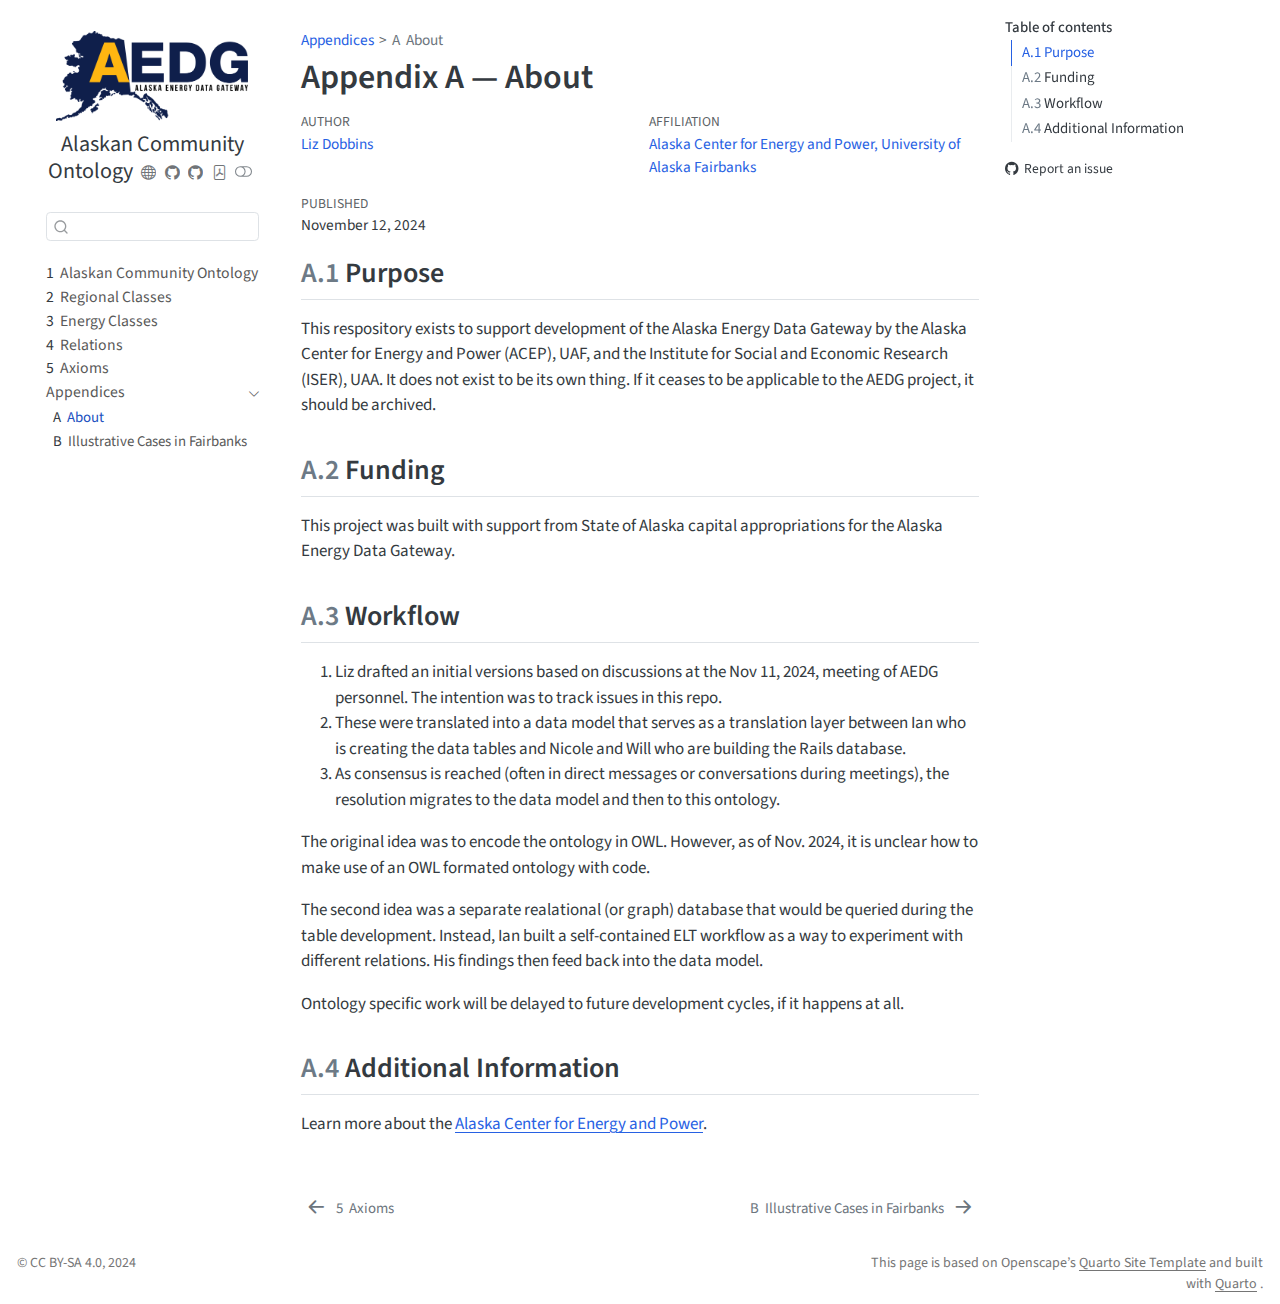
==== about.html @ ea8a3f88 "Built site for gh-pages" ====
<!DOCTYPE html>
<html xmlns="http://www.w3.org/1999/xhtml" lang="en" xml:lang="en"><head>

<meta charset="utf-8">
<meta name="generator" content="quarto-1.6.42">

<meta name="viewport" content="width=device-width, initial-scale=1.0, user-scalable=yes">

<meta name="author" content="Liz Dobbins">
<meta name="dcterms.date" content="2024-11-12">
<meta name="description" content="A vocabulary of entities that describe Alaskan communities, aggregates of communities such as grids and regions, and the relationships between them.">

<title>Appendix A — About – Alaskan Community Ontology</title>
<style>
code{white-space: pre-wrap;}
span.smallcaps{font-variant: small-caps;}
div.columns{display: flex; gap: min(4vw, 1.5em);}
div.column{flex: auto; overflow-x: auto;}
div.hanging-indent{margin-left: 1.5em; text-indent: -1.5em;}
ul.task-list{list-style: none;}
ul.task-list li input[type="checkbox"] {
  width: 0.8em;
  margin: 0 0.8em 0.2em -1em; /* quarto-specific, see https://github.com/quarto-dev/quarto-cli/issues/4556 */ 
  vertical-align: middle;
}
</style>


<script src="site_libs/quarto-nav/quarto-nav.js"></script>
<script src="site_libs/clipboard/clipboard.min.js"></script>
<script src="site_libs/quarto-search/autocomplete.umd.js"></script>
<script src="site_libs/quarto-search/fuse.min.js"></script>
<script src="site_libs/quarto-search/quarto-search.js"></script>
<meta name="quarto:offset" content="./">
<link href="./fairbanks_oddities.html" rel="next">
<link href="./axioms.html" rel="prev">
<script src="site_libs/quarto-html/quarto.js"></script>
<script src="site_libs/quarto-html/popper.min.js"></script>
<script src="site_libs/quarto-html/tippy.umd.min.js"></script>
<script src="site_libs/quarto-html/anchor.min.js"></script>
<link href="site_libs/quarto-html/tippy.css" rel="stylesheet">
<link href="site_libs/quarto-html/quarto-syntax-highlighting-2f5df379a58b258e96c21c0638c20c03.css" rel="stylesheet" class="quarto-color-scheme" id="quarto-text-highlighting-styles">
<link href="site_libs/quarto-html/quarto-syntax-highlighting-dark-b53751a350365c71b6c909e95f209ed1.css" rel="prefetch" class="quarto-color-scheme quarto-color-alternate" id="quarto-text-highlighting-styles">
<script src="site_libs/bootstrap/bootstrap.min.js"></script>
<link href="site_libs/bootstrap/bootstrap-icons.css" rel="stylesheet">
<link href="site_libs/bootstrap/bootstrap-2008943420c5dbd7e3c50244528f3553.min.css" rel="stylesheet" append-hash="true" class="quarto-color-scheme" id="quarto-bootstrap" data-mode="light">
<link href="site_libs/bootstrap/bootstrap-dark-11b7c2079bad66b98be7b7d30bc73686.min.css" rel="prefetch" append-hash="true" class="quarto-color-scheme quarto-color-alternate" id="quarto-bootstrap" data-mode="light">
<script id="quarto-search-options" type="application/json">{
  "location": "sidebar",
  "copy-button": false,
  "collapse-after": 3,
  "panel-placement": "start",
  "type": "textbox",
  "limit": 50,
  "keyboard-shortcut": [
    "f",
    "/",
    "s"
  ],
  "show-item-context": false,
  "language": {
    "search-no-results-text": "No results",
    "search-matching-documents-text": "matching documents",
    "search-copy-link-title": "Copy link to search",
    "search-hide-matches-text": "Hide additional matches",
    "search-more-match-text": "more match in this document",
    "search-more-matches-text": "more matches in this document",
    "search-clear-button-title": "Clear",
    "search-text-placeholder": "",
    "search-detached-cancel-button-title": "Cancel",
    "search-submit-button-title": "Submit",
    "search-label": "Search"
  }
}</script>


<link rel="stylesheet" href="styles.css">
</head>

<body class="nav-sidebar floating">

<div id="quarto-search-results"></div>
  <header id="quarto-header" class="headroom fixed-top">
  <nav class="quarto-secondary-nav">
    <div class="container-fluid d-flex">
      <button type="button" class="quarto-btn-toggle btn" data-bs-toggle="collapse" role="button" data-bs-target=".quarto-sidebar-collapse-item" aria-controls="quarto-sidebar" aria-expanded="false" aria-label="Toggle sidebar navigation" onclick="if (window.quartoToggleHeadroom) { window.quartoToggleHeadroom(); }">
        <i class="bi bi-layout-text-sidebar-reverse"></i>
      </button>
        <nav class="quarto-page-breadcrumbs" aria-label="breadcrumb"><ol class="breadcrumb"><li class="breadcrumb-item"><a href="./about.html">Appendices</a></li><li class="breadcrumb-item"><a href="./about.html"><span class="chapter-number">A</span>&nbsp; <span class="chapter-title">About</span></a></li></ol></nav>
        <a class="flex-grow-1" role="navigation" data-bs-toggle="collapse" data-bs-target=".quarto-sidebar-collapse-item" aria-controls="quarto-sidebar" aria-expanded="false" aria-label="Toggle sidebar navigation" onclick="if (window.quartoToggleHeadroom) { window.quartoToggleHeadroom(); }">      
        </a>
      <button type="button" class="btn quarto-search-button" aria-label="Search" onclick="window.quartoOpenSearch();">
        <i class="bi bi-search"></i>
      </button>
    </div>
  </nav>
</header>
<!-- content -->
<div id="quarto-content" class="quarto-container page-columns page-rows-contents page-layout-article">
<!-- sidebar -->
  <nav id="quarto-sidebar" class="sidebar collapse collapse-horizontal quarto-sidebar-collapse-item sidebar-navigation floating overflow-auto">
    <div class="pt-lg-2 mt-2 text-center sidebar-header sidebar-header-stacked">
      <a href="./index.html" class="sidebar-logo-link">
      <img src="./images/aedg_logo_color_300ppi.png" alt="" class="sidebar-logo py-0 d-lg-inline d-none">
      </a>
    <div class="sidebar-title mb-0 py-0">
      <a href="./">Alaskan Community Ontology</a> 
        <div class="sidebar-tools-main tools-wide">
    <a href="https://cookiecutter.readthedocs.io/en/stable/" title="Cookiecutter Project Templates" class="quarto-navigation-tool px-1" aria-label="Cookiecutter Project Templates"><i class="bi bi-globe"></i></a>
    <a href="https://github.com/eldobbins" title="Liz Dobbins's GitHub" class="quarto-navigation-tool px-1" aria-label="Liz Dobbins's GitHub"><i class="bi bi-github"></i></a>
    <a href="https://github.com/eldobbins/alaska-community-ontology" title="Source Code" class="quarto-navigation-tool px-1" aria-label="Source Code"><i class="bi bi-github"></i></a>
    <a href="./Alaskan-Community-Ontology.pdf" title="Download PDF" class="quarto-navigation-tool px-1" aria-label="Download PDF"><i class="bi bi-file-pdf"></i></a>
  <a href="" class="quarto-color-scheme-toggle quarto-navigation-tool  px-1" onclick="window.quartoToggleColorScheme(); return false;" title="Toggle dark mode"><i class="bi"></i></a>
</div>
    </div>
      </div>
        <div class="mt-2 flex-shrink-0 align-items-center">
        <div class="sidebar-search">
        <div id="quarto-search" class="" title="Search"></div>
        </div>
        </div>
    <div class="sidebar-menu-container"> 
    <ul class="list-unstyled mt-1">
        <li class="sidebar-item">
  <div class="sidebar-item-container"> 
  <a href="./index.html" class="sidebar-item-text sidebar-link">
 <span class="menu-text"><span class="chapter-number">1</span>&nbsp; <span class="chapter-title">Alaskan Community Ontology</span></span></a>
  </div>
</li>
        <li class="sidebar-item">
  <div class="sidebar-item-container"> 
  <a href="./community_classes.html" class="sidebar-item-text sidebar-link">
 <span class="menu-text"><span class="chapter-number">2</span>&nbsp; <span class="chapter-title">Regional Classes</span></span></a>
  </div>
</li>
        <li class="sidebar-item">
  <div class="sidebar-item-container"> 
  <a href="./energy_classes.html" class="sidebar-item-text sidebar-link">
 <span class="menu-text"><span class="chapter-number">3</span>&nbsp; <span class="chapter-title">Energy Classes</span></span></a>
  </div>
</li>
        <li class="sidebar-item">
  <div class="sidebar-item-container"> 
  <a href="./relations.html" class="sidebar-item-text sidebar-link">
 <span class="menu-text"><span class="chapter-number">4</span>&nbsp; <span class="chapter-title">Relations</span></span></a>
  </div>
</li>
        <li class="sidebar-item">
  <div class="sidebar-item-container"> 
  <a href="./axioms.html" class="sidebar-item-text sidebar-link">
 <span class="menu-text"><span class="chapter-number">5</span>&nbsp; <span class="chapter-title">Axioms</span></span></a>
  </div>
</li>
        <li class="sidebar-item sidebar-item-section">
      <div class="sidebar-item-container"> 
            <a class="sidebar-item-text sidebar-link text-start" data-bs-toggle="collapse" data-bs-target="#quarto-sidebar-section-1" role="navigation" aria-expanded="true">
 <span class="menu-text">Appendices</span></a>
          <a class="sidebar-item-toggle text-start" data-bs-toggle="collapse" data-bs-target="#quarto-sidebar-section-1" role="navigation" aria-expanded="true" aria-label="Toggle section">
            <i class="bi bi-chevron-right ms-2"></i>
          </a> 
      </div>
      <ul id="quarto-sidebar-section-1" class="collapse list-unstyled sidebar-section depth1 show">  
          <li class="sidebar-item">
  <div class="sidebar-item-container"> 
  <a href="./about.html" class="sidebar-item-text sidebar-link active">
 <span class="menu-text"><span class="chapter-number">A</span>&nbsp; <span class="chapter-title">About</span></span></a>
  </div>
</li>
          <li class="sidebar-item">
  <div class="sidebar-item-container"> 
  <a href="./fairbanks_oddities.html" class="sidebar-item-text sidebar-link">
 <span class="menu-text"><span class="chapter-number">B</span>&nbsp; <span class="chapter-title">Illustrative Cases in Fairbanks</span></span></a>
  </div>
</li>
      </ul>
  </li>
    </ul>
    </div>
</nav>
<div id="quarto-sidebar-glass" class="quarto-sidebar-collapse-item" data-bs-toggle="collapse" data-bs-target=".quarto-sidebar-collapse-item"></div>
<!-- margin-sidebar -->
    <div id="quarto-margin-sidebar" class="sidebar margin-sidebar">
        <nav id="TOC" role="doc-toc" class="toc-active">
    <h2 id="toc-title">Table of contents</h2>
   
  <ul>
  <li><a href="#purpose" id="toc-purpose" class="nav-link active" data-scroll-target="#purpose"><span class="header-section-number">A.1</span> Purpose</a></li>
  <li><a href="#funding" id="toc-funding" class="nav-link" data-scroll-target="#funding"><span class="header-section-number">A.2</span> Funding</a></li>
  <li><a href="#workflow" id="toc-workflow" class="nav-link" data-scroll-target="#workflow"><span class="header-section-number">A.3</span> Workflow</a></li>
  <li><a href="#additional-information" id="toc-additional-information" class="nav-link" data-scroll-target="#additional-information"><span class="header-section-number">A.4</span> Additional Information</a></li>
  </ul>
<div class="toc-actions"><ul><li><a href="https://github.com/eldobbins/alaska-community-ontology/issues/new" class="toc-action"><i class="bi bi-github"></i>Report an issue</a></li></ul></div></nav>
    </div>
<!-- main -->
<main class="content" id="quarto-document-content">

<header id="title-block-header" class="quarto-title-block default"><nav class="quarto-page-breadcrumbs quarto-title-breadcrumbs d-none d-lg-block" aria-label="breadcrumb"><ol class="breadcrumb"><li class="breadcrumb-item"><a href="./about.html">Appendices</a></li><li class="breadcrumb-item"><a href="./about.html"><span class="chapter-number">A</span>&nbsp; <span class="chapter-title">About</span></a></li></ol></nav>
<div class="quarto-title">
<h1 class="title">Appendix A — About</h1>
</div>


<div class="quarto-title-meta-author">
  <div class="quarto-title-meta-heading">Author</div>
  <div class="quarto-title-meta-heading">Affiliation</div>
  
    <div class="quarto-title-meta-contents">
    <p class="author"><a href="https://github.com/eldobbins">Liz Dobbins</a> </p>
  </div>
  <div class="quarto-title-meta-contents">
        <p class="affiliation">
            <a href="https://www.uaf.edu/acep">
            Alaska Center for Energy and Power, University of Alaska Fairbanks
            </a>
          </p>
      </div>
  </div>

<div class="quarto-title-meta">

      
    <div>
    <div class="quarto-title-meta-heading">Published</div>
    <div class="quarto-title-meta-contents">
      <p class="date">November 12, 2024</p>
    </div>
  </div>
  
    
  </div>
  


</header>


<section id="purpose" class="level2" data-number="A.1">
<h2 data-number="A.1" class="anchored" data-anchor-id="purpose"><span class="header-section-number">A.1</span> Purpose</h2>
<p>This respository exists to support development of the Alaska Energy Data Gateway by the Alaska Center for Energy and Power (ACEP), UAF, and the Institute for Social and Economic Research (ISER), UAA. It does not exist to be its own thing. If it ceases to be applicable to the AEDG project, it should be archived.</p>
</section>
<section id="funding" class="level2" data-number="A.2">
<h2 data-number="A.2" class="anchored" data-anchor-id="funding"><span class="header-section-number">A.2</span> Funding</h2>
<p>This project was built with support from State of Alaska capital appropriations for the Alaska Energy Data Gateway.</p>
</section>
<section id="workflow" class="level2" data-number="A.3">
<h2 data-number="A.3" class="anchored" data-anchor-id="workflow"><span class="header-section-number">A.3</span> Workflow</h2>
<ol type="1">
<li>Liz drafted an initial versions based on discussions at the Nov 11, 2024, meeting of AEDG personnel. The intention was to track issues in this repo.</li>
<li>These were translated into a data model that serves as a translation layer between Ian who is creating the data tables and Nicole and Will who are building the Rails database.</li>
<li>As consensus is reached (often in direct messages or conversations during meetings), the resolution migrates to the data model and then to this ontology.</li>
</ol>
<p>The original idea was to encode the ontology in OWL. However, as of Nov.&nbsp;2024, it is unclear how to make use of an OWL formated ontology with code.</p>
<p>The second idea was a separate realational (or graph) database that would be queried during the table development. Instead, Ian built a self-contained ELT workflow as a way to experiment with different relations. His findings then feed back into the data model.</p>
<p>Ontology specific work will be delayed to future development cycles, if it happens at all.</p>
</section>
<section id="additional-information" class="level2" data-number="A.4">
<h2 data-number="A.4" class="anchored" data-anchor-id="additional-information"><span class="header-section-number">A.4</span> Additional Information</h2>
<p>Learn more about the <a href="https://www.uaf.edu/acep/about/index.php">Alaska Center for Energy and Power</a>.</p>


</section>

</main> <!-- /main -->
<script id="quarto-html-after-body" type="application/javascript">
window.document.addEventListener("DOMContentLoaded", function (event) {
  const toggleBodyColorMode = (bsSheetEl) => {
    const mode = bsSheetEl.getAttribute("data-mode");
    const bodyEl = window.document.querySelector("body");
    if (mode === "dark") {
      bodyEl.classList.add("quarto-dark");
      bodyEl.classList.remove("quarto-light");
    } else {
      bodyEl.classList.add("quarto-light");
      bodyEl.classList.remove("quarto-dark");
    }
  }
  const toggleBodyColorPrimary = () => {
    const bsSheetEl = window.document.querySelector("link#quarto-bootstrap");
    if (bsSheetEl) {
      toggleBodyColorMode(bsSheetEl);
    }
  }
  toggleBodyColorPrimary();  
  const disableStylesheet = (stylesheets) => {
    for (let i=0; i < stylesheets.length; i++) {
      const stylesheet = stylesheets[i];
      stylesheet.rel = 'prefetch';
    }
  }
  const enableStylesheet = (stylesheets) => {
    for (let i=0; i < stylesheets.length; i++) {
      const stylesheet = stylesheets[i];
      stylesheet.rel = 'stylesheet';
    }
  }
  const manageTransitions = (selector, allowTransitions) => {
    const els = window.document.querySelectorAll(selector);
    for (let i=0; i < els.length; i++) {
      const el = els[i];
      if (allowTransitions) {
        el.classList.remove('notransition');
      } else {
        el.classList.add('notransition');
      }
    }
  }
  const toggleGiscusIfUsed = (isAlternate, darkModeDefault) => {
    const baseTheme = document.querySelector('#giscus-base-theme')?.value ?? 'light';
    const alternateTheme = document.querySelector('#giscus-alt-theme')?.value ?? 'dark';
    let newTheme = '';
    if(darkModeDefault) {
      newTheme = isAlternate ? baseTheme : alternateTheme;
    } else {
      newTheme = isAlternate ? alternateTheme : baseTheme;
    }
    const changeGiscusTheme = () => {
      // From: https://github.com/giscus/giscus/issues/336
      const sendMessage = (message) => {
        const iframe = document.querySelector('iframe.giscus-frame');
        if (!iframe) return;
        iframe.contentWindow.postMessage({ giscus: message }, 'https://giscus.app');
      }
      sendMessage({
        setConfig: {
          theme: newTheme
        }
      });
    }
    const isGiscussLoaded = window.document.querySelector('iframe.giscus-frame') !== null;
    if (isGiscussLoaded) {
      changeGiscusTheme();
    }
  }
  const toggleColorMode = (alternate) => {
    // Switch the stylesheets
    const alternateStylesheets = window.document.querySelectorAll('link.quarto-color-scheme.quarto-color-alternate');
    manageTransitions('#quarto-margin-sidebar .nav-link', false);
    if (alternate) {
      enableStylesheet(alternateStylesheets);
      for (const sheetNode of alternateStylesheets) {
        if (sheetNode.id === "quarto-bootstrap") {
          toggleBodyColorMode(sheetNode);
        }
      }
    } else {
      disableStylesheet(alternateStylesheets);
      toggleBodyColorPrimary();
    }
    manageTransitions('#quarto-margin-sidebar .nav-link', true);
    // Switch the toggles
    const toggles = window.document.querySelectorAll('.quarto-color-scheme-toggle');
    for (let i=0; i < toggles.length; i++) {
      const toggle = toggles[i];
      if (toggle) {
        if (alternate) {
          toggle.classList.add("alternate");     
        } else {
          toggle.classList.remove("alternate");
        }
      }
    }
    // Hack to workaround the fact that safari doesn't
    // properly recolor the scrollbar when toggling (#1455)
    if (navigator.userAgent.indexOf('Safari') > 0 && navigator.userAgent.indexOf('Chrome') == -1) {
      manageTransitions("body", false);
      window.scrollTo(0, 1);
      setTimeout(() => {
        window.scrollTo(0, 0);
        manageTransitions("body", true);
      }, 40);  
    }
  }
  const isFileUrl = () => { 
    return window.location.protocol === 'file:';
  }
  const hasAlternateSentinel = () => {  
    let styleSentinel = getColorSchemeSentinel();
    if (styleSentinel !== null) {
      return styleSentinel === "alternate";
    } else {
      return false;
    }
  }
  const setStyleSentinel = (alternate) => {
    const value = alternate ? "alternate" : "default";
    if (!isFileUrl()) {
      window.localStorage.setItem("quarto-color-scheme", value);
    } else {
      localAlternateSentinel = value;
    }
  }
  const getColorSchemeSentinel = () => {
    if (!isFileUrl()) {
      const storageValue = window.localStorage.getItem("quarto-color-scheme");
      return storageValue != null ? storageValue : localAlternateSentinel;
    } else {
      return localAlternateSentinel;
    }
  }
  const darkModeDefault = false;
  let localAlternateSentinel = darkModeDefault ? 'alternate' : 'default';
  // Dark / light mode switch
  window.quartoToggleColorScheme = () => {
    // Read the current dark / light value 
    let toAlternate = !hasAlternateSentinel();
    toggleColorMode(toAlternate);
    setStyleSentinel(toAlternate);
    toggleGiscusIfUsed(toAlternate, darkModeDefault);
  };
  // Ensure there is a toggle, if there isn't float one in the top right
  if (window.document.querySelector('.quarto-color-scheme-toggle') === null) {
    const a = window.document.createElement('a');
    a.classList.add('top-right');
    a.classList.add('quarto-color-scheme-toggle');
    a.href = "";
    a.onclick = function() { try { window.quartoToggleColorScheme(); } catch {} return false; };
    const i = window.document.createElement("i");
    i.classList.add('bi');
    a.appendChild(i);
    window.document.body.appendChild(a);
  }
  // Switch to dark mode if need be
  if (hasAlternateSentinel()) {
    toggleColorMode(true);
  } else {
    toggleColorMode(false);
  }
  const icon = "";
  const anchorJS = new window.AnchorJS();
  anchorJS.options = {
    placement: 'right',
    icon: icon
  };
  anchorJS.add('.anchored');
  const isCodeAnnotation = (el) => {
    for (const clz of el.classList) {
      if (clz.startsWith('code-annotation-')) {                     
        return true;
      }
    }
    return false;
  }
  const onCopySuccess = function(e) {
    // button target
    const button = e.trigger;
    // don't keep focus
    button.blur();
    // flash "checked"
    button.classList.add('code-copy-button-checked');
    var currentTitle = button.getAttribute("title");
    button.setAttribute("title", "Copied!");
    let tooltip;
    if (window.bootstrap) {
      button.setAttribute("data-bs-toggle", "tooltip");
      button.setAttribute("data-bs-placement", "left");
      button.setAttribute("data-bs-title", "Copied!");
      tooltip = new bootstrap.Tooltip(button, 
        { trigger: "manual", 
          customClass: "code-copy-button-tooltip",
          offset: [0, -8]});
      tooltip.show();    
    }
    setTimeout(function() {
      if (tooltip) {
        tooltip.hide();
        button.removeAttribute("data-bs-title");
        button.removeAttribute("data-bs-toggle");
        button.removeAttribute("data-bs-placement");
      }
      button.setAttribute("title", currentTitle);
      button.classList.remove('code-copy-button-checked');
    }, 1000);
    // clear code selection
    e.clearSelection();
  }
  const getTextToCopy = function(trigger) {
      const codeEl = trigger.previousElementSibling.cloneNode(true);
      for (const childEl of codeEl.children) {
        if (isCodeAnnotation(childEl)) {
          childEl.remove();
        }
      }
      return codeEl.innerText;
  }
  const clipboard = new window.ClipboardJS('.code-copy-button:not([data-in-quarto-modal])', {
    text: getTextToCopy
  });
  clipboard.on('success', onCopySuccess);
  if (window.document.getElementById('quarto-embedded-source-code-modal')) {
    const clipboardModal = new window.ClipboardJS('.code-copy-button[data-in-quarto-modal]', {
      text: getTextToCopy,
      container: window.document.getElementById('quarto-embedded-source-code-modal')
    });
    clipboardModal.on('success', onCopySuccess);
  }
    var localhostRegex = new RegExp(/^(?:http|https):\/\/localhost\:?[0-9]*\//);
    var mailtoRegex = new RegExp(/^mailto:/);
      var filterRegex = new RegExp('/' + window.location.host + '/');
    var isInternal = (href) => {
        return filterRegex.test(href) || localhostRegex.test(href) || mailtoRegex.test(href);
    }
    // Inspect non-navigation links and adorn them if external
 	var links = window.document.querySelectorAll('a[href]:not(.nav-link):not(.navbar-brand):not(.toc-action):not(.sidebar-link):not(.sidebar-item-toggle):not(.pagination-link):not(.no-external):not([aria-hidden]):not(.dropdown-item):not(.quarto-navigation-tool):not(.about-link)');
    for (var i=0; i<links.length; i++) {
      const link = links[i];
      if (!isInternal(link.href)) {
        // undo the damage that might have been done by quarto-nav.js in the case of
        // links that we want to consider external
        if (link.dataset.originalHref !== undefined) {
          link.href = link.dataset.originalHref;
        }
      }
    }
  function tippyHover(el, contentFn, onTriggerFn, onUntriggerFn) {
    const config = {
      allowHTML: true,
      maxWidth: 500,
      delay: 100,
      arrow: false,
      appendTo: function(el) {
          return el.parentElement;
      },
      interactive: true,
      interactiveBorder: 10,
      theme: 'quarto',
      placement: 'bottom-start',
    };
    if (contentFn) {
      config.content = contentFn;
    }
    if (onTriggerFn) {
      config.onTrigger = onTriggerFn;
    }
    if (onUntriggerFn) {
      config.onUntrigger = onUntriggerFn;
    }
    window.tippy(el, config); 
  }
  const noterefs = window.document.querySelectorAll('a[role="doc-noteref"]');
  for (var i=0; i<noterefs.length; i++) {
    const ref = noterefs[i];
    tippyHover(ref, function() {
      // use id or data attribute instead here
      let href = ref.getAttribute('data-footnote-href') || ref.getAttribute('href');
      try { href = new URL(href).hash; } catch {}
      const id = href.replace(/^#\/?/, "");
      const note = window.document.getElementById(id);
      if (note) {
        return note.innerHTML;
      } else {
        return "";
      }
    });
  }
  const xrefs = window.document.querySelectorAll('a.quarto-xref');
  const processXRef = (id, note) => {
    // Strip column container classes
    const stripColumnClz = (el) => {
      el.classList.remove("page-full", "page-columns");
      if (el.children) {
        for (const child of el.children) {
          stripColumnClz(child);
        }
      }
    }
    stripColumnClz(note)
    if (id === null || id.startsWith('sec-')) {
      // Special case sections, only their first couple elements
      const container = document.createElement("div");
      if (note.children && note.children.length > 2) {
        container.appendChild(note.children[0].cloneNode(true));
        for (let i = 1; i < note.children.length; i++) {
          const child = note.children[i];
          if (child.tagName === "P" && child.innerText === "") {
            continue;
          } else {
            container.appendChild(child.cloneNode(true));
            break;
          }
        }
        if (window.Quarto?.typesetMath) {
          window.Quarto.typesetMath(container);
        }
        return container.innerHTML
      } else {
        if (window.Quarto?.typesetMath) {
          window.Quarto.typesetMath(note);
        }
        return note.innerHTML;
      }
    } else {
      // Remove any anchor links if they are present
      const anchorLink = note.querySelector('a.anchorjs-link');
      if (anchorLink) {
        anchorLink.remove();
      }
      if (window.Quarto?.typesetMath) {
        window.Quarto.typesetMath(note);
      }
      if (note.classList.contains("callout")) {
        return note.outerHTML;
      } else {
        return note.innerHTML;
      }
    }
  }
  for (var i=0; i<xrefs.length; i++) {
    const xref = xrefs[i];
    tippyHover(xref, undefined, function(instance) {
      instance.disable();
      let url = xref.getAttribute('href');
      let hash = undefined; 
      if (url.startsWith('#')) {
        hash = url;
      } else {
        try { hash = new URL(url).hash; } catch {}
      }
      if (hash) {
        const id = hash.replace(/^#\/?/, "");
        const note = window.document.getElementById(id);
        if (note !== null) {
          try {
            const html = processXRef(id, note.cloneNode(true));
            instance.setContent(html);
          } finally {
            instance.enable();
            instance.show();
          }
        } else {
          // See if we can fetch this
          fetch(url.split('#')[0])
          .then(res => res.text())
          .then(html => {
            const parser = new DOMParser();
            const htmlDoc = parser.parseFromString(html, "text/html");
            const note = htmlDoc.getElementById(id);
            if (note !== null) {
              const html = processXRef(id, note);
              instance.setContent(html);
            } 
          }).finally(() => {
            instance.enable();
            instance.show();
          });
        }
      } else {
        // See if we can fetch a full url (with no hash to target)
        // This is a special case and we should probably do some content thinning / targeting
        fetch(url)
        .then(res => res.text())
        .then(html => {
          const parser = new DOMParser();
          const htmlDoc = parser.parseFromString(html, "text/html");
          const note = htmlDoc.querySelector('main.content');
          if (note !== null) {
            // This should only happen for chapter cross references
            // (since there is no id in the URL)
            // remove the first header
            if (note.children.length > 0 && note.children[0].tagName === "HEADER") {
              note.children[0].remove();
            }
            const html = processXRef(null, note);
            instance.setContent(html);
          } 
        }).finally(() => {
          instance.enable();
          instance.show();
        });
      }
    }, function(instance) {
    });
  }
      let selectedAnnoteEl;
      const selectorForAnnotation = ( cell, annotation) => {
        let cellAttr = 'data-code-cell="' + cell + '"';
        let lineAttr = 'data-code-annotation="' +  annotation + '"';
        const selector = 'span[' + cellAttr + '][' + lineAttr + ']';
        return selector;
      }
      const selectCodeLines = (annoteEl) => {
        const doc = window.document;
        const targetCell = annoteEl.getAttribute("data-target-cell");
        const targetAnnotation = annoteEl.getAttribute("data-target-annotation");
        const annoteSpan = window.document.querySelector(selectorForAnnotation(targetCell, targetAnnotation));
        const lines = annoteSpan.getAttribute("data-code-lines").split(",");
        const lineIds = lines.map((line) => {
          return targetCell + "-" + line;
        })
        let top = null;
        let height = null;
        let parent = null;
        if (lineIds.length > 0) {
            //compute the position of the single el (top and bottom and make a div)
            const el = window.document.getElementById(lineIds[0]);
            top = el.offsetTop;
            height = el.offsetHeight;
            parent = el.parentElement.parentElement;
          if (lineIds.length > 1) {
            const lastEl = window.document.getElementById(lineIds[lineIds.length - 1]);
            const bottom = lastEl.offsetTop + lastEl.offsetHeight;
            height = bottom - top;
          }
          if (top !== null && height !== null && parent !== null) {
            // cook up a div (if necessary) and position it 
            let div = window.document.getElementById("code-annotation-line-highlight");
            if (div === null) {
              div = window.document.createElement("div");
              div.setAttribute("id", "code-annotation-line-highlight");
              div.style.position = 'absolute';
              parent.appendChild(div);
            }
            div.style.top = top - 2 + "px";
            div.style.height = height + 4 + "px";
            div.style.left = 0;
            let gutterDiv = window.document.getElementById("code-annotation-line-highlight-gutter");
            if (gutterDiv === null) {
              gutterDiv = window.document.createElement("div");
              gutterDiv.setAttribute("id", "code-annotation-line-highlight-gutter");
              gutterDiv.style.position = 'absolute';
              const codeCell = window.document.getElementById(targetCell);
              const gutter = codeCell.querySelector('.code-annotation-gutter');
              gutter.appendChild(gutterDiv);
            }
            gutterDiv.style.top = top - 2 + "px";
            gutterDiv.style.height = height + 4 + "px";
          }
          selectedAnnoteEl = annoteEl;
        }
      };
      const unselectCodeLines = () => {
        const elementsIds = ["code-annotation-line-highlight", "code-annotation-line-highlight-gutter"];
        elementsIds.forEach((elId) => {
          const div = window.document.getElementById(elId);
          if (div) {
            div.remove();
          }
        });
        selectedAnnoteEl = undefined;
      };
        // Handle positioning of the toggle
    window.addEventListener(
      "resize",
      throttle(() => {
        elRect = undefined;
        if (selectedAnnoteEl) {
          selectCodeLines(selectedAnnoteEl);
        }
      }, 10)
    );
    function throttle(fn, ms) {
    let throttle = false;
    let timer;
      return (...args) => {
        if(!throttle) { // first call gets through
            fn.apply(this, args);
            throttle = true;
        } else { // all the others get throttled
            if(timer) clearTimeout(timer); // cancel #2
            timer = setTimeout(() => {
              fn.apply(this, args);
              timer = throttle = false;
            }, ms);
        }
      };
    }
      // Attach click handler to the DT
      const annoteDls = window.document.querySelectorAll('dt[data-target-cell]');
      for (const annoteDlNode of annoteDls) {
        annoteDlNode.addEventListener('click', (event) => {
          const clickedEl = event.target;
          if (clickedEl !== selectedAnnoteEl) {
            unselectCodeLines();
            const activeEl = window.document.querySelector('dt[data-target-cell].code-annotation-active');
            if (activeEl) {
              activeEl.classList.remove('code-annotation-active');
            }
            selectCodeLines(clickedEl);
            clickedEl.classList.add('code-annotation-active');
          } else {
            // Unselect the line
            unselectCodeLines();
            clickedEl.classList.remove('code-annotation-active');
          }
        });
      }
  const findCites = (el) => {
    const parentEl = el.parentElement;
    if (parentEl) {
      const cites = parentEl.dataset.cites;
      if (cites) {
        return {
          el,
          cites: cites.split(' ')
        };
      } else {
        return findCites(el.parentElement)
      }
    } else {
      return undefined;
    }
  };
  var bibliorefs = window.document.querySelectorAll('a[role="doc-biblioref"]');
  for (var i=0; i<bibliorefs.length; i++) {
    const ref = bibliorefs[i];
    const citeInfo = findCites(ref);
    if (citeInfo) {
      tippyHover(citeInfo.el, function() {
        var popup = window.document.createElement('div');
        citeInfo.cites.forEach(function(cite) {
          var citeDiv = window.document.createElement('div');
          citeDiv.classList.add('hanging-indent');
          citeDiv.classList.add('csl-entry');
          var biblioDiv = window.document.getElementById('ref-' + cite);
          if (biblioDiv) {
            citeDiv.innerHTML = biblioDiv.innerHTML;
          }
          popup.appendChild(citeDiv);
        });
        return popup.innerHTML;
      });
    }
  }
});
</script>
<nav class="page-navigation">
  <div class="nav-page nav-page-previous">
      <a href="./axioms.html" class="pagination-link" aria-label="Axioms">
        <i class="bi bi-arrow-left-short"></i> <span class="nav-page-text"><span class="chapter-number">5</span>&nbsp; <span class="chapter-title">Axioms</span></span>
      </a>          
  </div>
  <div class="nav-page nav-page-next">
      <a href="./fairbanks_oddities.html" class="pagination-link" aria-label="Illustrative Cases in Fairbanks">
        <span class="nav-page-text"><span class="chapter-number">B</span>&nbsp; <span class="chapter-title">Illustrative Cases in Fairbanks</span></span> <i class="bi bi-arrow-right-short"></i>
      </a>
  </div>
</nav>
</div> <!-- /content -->
<footer class="footer">
  <div class="nav-footer">
    <div class="nav-footer-left">
<p>© CC BY-SA 4.0, 2024</p>
</div>   
    <div class="nav-footer-center">
      &nbsp;
    <div class="toc-actions d-sm-block d-md-none"><ul><li><a href="https://github.com/eldobbins/alaska-community-ontology/issues/new" class="toc-action"><i class="bi bi-github"></i>Report an issue</a></li></ul></div></div>
    <div class="nav-footer-right">
<p>This page is based on Openscape’s <a href="https://github.com/Openscapes/quarto-website-tutorial">Quarto Site Template</a> and built with <a href="https://quarto.org/">Quarto</a> .</p>
</div>
  </div>
</footer>




</body></html>
---- site_libs/quarto-html/tippy.css ----
.tippy-box[data-animation=fade][data-state=hidden]{opacity:0}[data-tippy-root]{max-width:calc(100vw - 10px)}.tippy-box{position:relative;background-color:#333;color:#fff;border-radius:4px;font-size:14px;line-height:1.4;white-space:normal;outline:0;transition-property:transform,visibility,opacity}.tippy-box[data-placement^=top]>.tippy-arrow{bottom:0}.tippy-box[data-placement^=top]>.tippy-arrow:before{bottom:-7px;left:0;border-width:8px 8px 0;border-top-color:initial;transform-origin:center top}.tippy-box[data-placement^=bottom]>.tippy-arrow{top:0}.tippy-box[data-placement^=bottom]>.tippy-arrow:before{top:-7px;left:0;border-width:0 8px 8px;border-bottom-color:initial;transform-origin:center bottom}.tippy-box[data-placement^=left]>.tippy-arrow{right:0}.tippy-box[data-placement^=left]>.tippy-arrow:before{border-width:8px 0 8px 8px;border-left-color:initial;right:-7px;transform-origin:center left}.tippy-box[data-placement^=right]>.tippy-arrow{left:0}.tippy-box[data-placement^=right]>.tippy-arrow:before{left:-7px;border-width:8px 8px 8px 0;border-right-color:initial;transform-origin:center right}.tippy-box[data-inertia][data-state=visible]{transition-timing-function:cubic-bezier(.54,1.5,.38,1.11)}.tippy-arrow{width:16px;height:16px;color:#333}.tippy-arrow:before{content:"";position:absolute;border-color:transparent;border-style:solid}.tippy-content{position:relative;padding:5px 9px;z-index:1}
---- site_libs/quarto-html/quarto-syntax-highlighting-2f5df379a58b258e96c21c0638c20c03.css ----
/* quarto syntax highlight colors */
:root {
  --quarto-hl-ot-color: #003B4F;
  --quarto-hl-at-color: #657422;
  --quarto-hl-ss-color: #20794D;
  --quarto-hl-an-color: #5E5E5E;
  --quarto-hl-fu-color: #4758AB;
  --quarto-hl-st-color: #20794D;
  --quarto-hl-cf-color: #003B4F;
  --quarto-hl-op-color: #5E5E5E;
  --quarto-hl-er-color: #AD0000;
  --quarto-hl-bn-color: #AD0000;
  --quarto-hl-al-color: #AD0000;
  --quarto-hl-va-color: #111111;
  --quarto-hl-bu-color: inherit;
  --quarto-hl-ex-color: inherit;
  --quarto-hl-pp-color: #AD0000;
  --quarto-hl-in-color: #5E5E5E;
  --quarto-hl-vs-color: #20794D;
  --quarto-hl-wa-color: #5E5E5E;
  --quarto-hl-do-color: #5E5E5E;
  --quarto-hl-im-color: #00769E;
  --quarto-hl-ch-color: #20794D;
  --quarto-hl-dt-color: #AD0000;
  --quarto-hl-fl-color: #AD0000;
  --quarto-hl-co-color: #5E5E5E;
  --quarto-hl-cv-color: #5E5E5E;
  --quarto-hl-cn-color: #8f5902;
  --quarto-hl-sc-color: #5E5E5E;
  --quarto-hl-dv-color: #AD0000;
  --quarto-hl-kw-color: #003B4F;
}

/* other quarto variables */
:root {
  --quarto-font-monospace: SFMono-Regular, Menlo, Monaco, Consolas, "Liberation Mono", "Courier New", monospace;
}

pre > code.sourceCode > span {
  color: #003B4F;
}

code span {
  color: #003B4F;
}

code.sourceCode > span {
  color: #003B4F;
}

div.sourceCode,
div.sourceCode pre.sourceCode {
  color: #003B4F;
}

code span.ot {
  color: #003B4F;
  font-style: inherit;
}

code span.at {
  color: #657422;
  font-style: inherit;
}

code span.ss {
  color: #20794D;
  font-style: inherit;
}

code span.an {
  color: #5E5E5E;
  font-style: inherit;
}

code span.fu {
  color: #4758AB;
  font-style: inherit;
}

code span.st {
  color: #20794D;
  font-style: inherit;
}

code span.cf {
  color: #003B4F;
  font-weight: bold;
  font-style: inherit;
}

code span.op {
  color: #5E5E5E;
  font-style: inherit;
}

code span.er {
  color: #AD0000;
  font-style: inherit;
}

code span.bn {
  color: #AD0000;
  font-style: inherit;
}

code span.al {
  color: #AD0000;
  font-style: inherit;
}

code span.va {
  color: #111111;
  font-style: inherit;
}

code span.bu {
  font-style: inherit;
}

code span.ex {
  font-style: inherit;
}

code span.pp {
  color: #AD0000;
  font-style: inherit;
}

code span.in {
  color: #5E5E5E;
  font-style: inherit;
}

code span.vs {
  color: #20794D;
  font-style: inherit;
}

code span.wa {
  color: #5E5E5E;
  font-style: italic;
}

code span.do {
  color: #5E5E5E;
  font-style: italic;
}

code span.im {
  color: #00769E;
  font-style: inherit;
}

code span.ch {
  color: #20794D;
  font-style: inherit;
}

code span.dt {
  color: #AD0000;
  font-style: inherit;
}

code span.fl {
  color: #AD0000;
  font-style: inherit;
}

code span.co {
  color: #5E5E5E;
  font-style: inherit;
}

code span.cv {
  color: #5E5E5E;
  font-style: italic;
}

code span.cn {
  color: #8f5902;
  font-style: inherit;
}

code span.sc {
  color: #5E5E5E;
  font-style: inherit;
}

code span.dv {
  color: #AD0000;
  font-style: inherit;
}

code span.kw {
  color: #003B4F;
  font-weight: bold;
  font-style: inherit;
}

.prevent-inlining {
  content: "</";
}

/*# sourceMappingURL=35eb38a806ee71ea6d2563be2308c832.css.map */
---- site_libs/quarto-html/quarto-syntax-highlighting-dark-b53751a350365c71b6c909e95f209ed1.css ----
/* quarto syntax highlight colors */
:root {
  --quarto-hl-al-color: #f07178;
  --quarto-hl-an-color: #d4d0ab;
  --quarto-hl-at-color: #00e0e0;
  --quarto-hl-bn-color: #d4d0ab;
  --quarto-hl-bu-color: #abe338;
  --quarto-hl-ch-color: #abe338;
  --quarto-hl-co-color: #f8f8f2;
  --quarto-hl-cv-color: #ffd700;
  --quarto-hl-cn-color: #ffd700;
  --quarto-hl-cf-color: #ffa07a;
  --quarto-hl-dt-color: #ffa07a;
  --quarto-hl-dv-color: #d4d0ab;
  --quarto-hl-do-color: #f8f8f2;
  --quarto-hl-er-color: #f07178;
  --quarto-hl-ex-color: #00e0e0;
  --quarto-hl-fl-color: #d4d0ab;
  --quarto-hl-fu-color: #ffa07a;
  --quarto-hl-im-color: #abe338;
  --quarto-hl-in-color: #d4d0ab;
  --quarto-hl-kw-color: #ffa07a;
  --quarto-hl-op-color: #ffa07a;
  --quarto-hl-ot-color: #00e0e0;
  --quarto-hl-pp-color: #dcc6e0;
  --quarto-hl-re-color: #00e0e0;
  --quarto-hl-sc-color: #abe338;
  --quarto-hl-ss-color: #abe338;
  --quarto-hl-st-color: #abe338;
  --quarto-hl-va-color: #00e0e0;
  --quarto-hl-vs-color: #abe338;
  --quarto-hl-wa-color: #dcc6e0;
}

/* other quarto variables */
:root {
  --quarto-font-monospace: SFMono-Regular, Menlo, Monaco, Consolas, "Liberation Mono", "Courier New", monospace;
}

code span.al {
  background-color: #2a0f15;
  font-weight: bold;
  color: #f07178;
}

code span.an {
  color: #d4d0ab;
}

code span.at {
  color: #00e0e0;
}

code span.bn {
  color: #d4d0ab;
}

code span.bu {
  color: #abe338;
}

code span.ch {
  color: #abe338;
}

code span.co {
  font-style: italic;
  color: #f8f8f2;
}

code span.cv {
  color: #ffd700;
}

code span.cn {
  color: #ffd700;
}

code span.cf {
  font-weight: bold;
  color: #ffa07a;
}

code span.dt {
  color: #ffa07a;
}

code span.dv {
  color: #d4d0ab;
}

code span.do {
  color: #f8f8f2;
}

code span.er {
  color: #f07178;
  text-decoration: underline;
}

code span.ex {
  font-weight: bold;
  color: #00e0e0;
}

code span.fl {
  color: #d4d0ab;
}

code span.fu {
  color: #ffa07a;
}

code span.im {
  color: #abe338;
}

code span.in {
  color: #d4d0ab;
}

code span.kw {
  font-weight: bold;
  color: #ffa07a;
}

pre > code.sourceCode > span {
  color: #f8f8f2;
}

code span {
  color: #f8f8f2;
}

code.sourceCode > span {
  color: #f8f8f2;
}

div.sourceCode,
div.sourceCode pre.sourceCode {
  color: #f8f8f2;
}

code span.op {
  color: #ffa07a;
}

code span.ot {
  color: #00e0e0;
}

code span.pp {
  color: #dcc6e0;
}

code span.re {
  background-color: #f8f8f2;
  color: #00e0e0;
}

code span.sc {
  color: #abe338;
}

code span.ss {
  color: #abe338;
}

code span.st {
  color: #abe338;
}

code span.va {
  color: #00e0e0;
}

code span.vs {
  color: #abe338;
}

code span.wa {
  color: #dcc6e0;
}

.prevent-inlining {
  content: "</";
}

/*# sourceMappingURL=ef095d06243fb944689b9469f3a5590a.css.map */
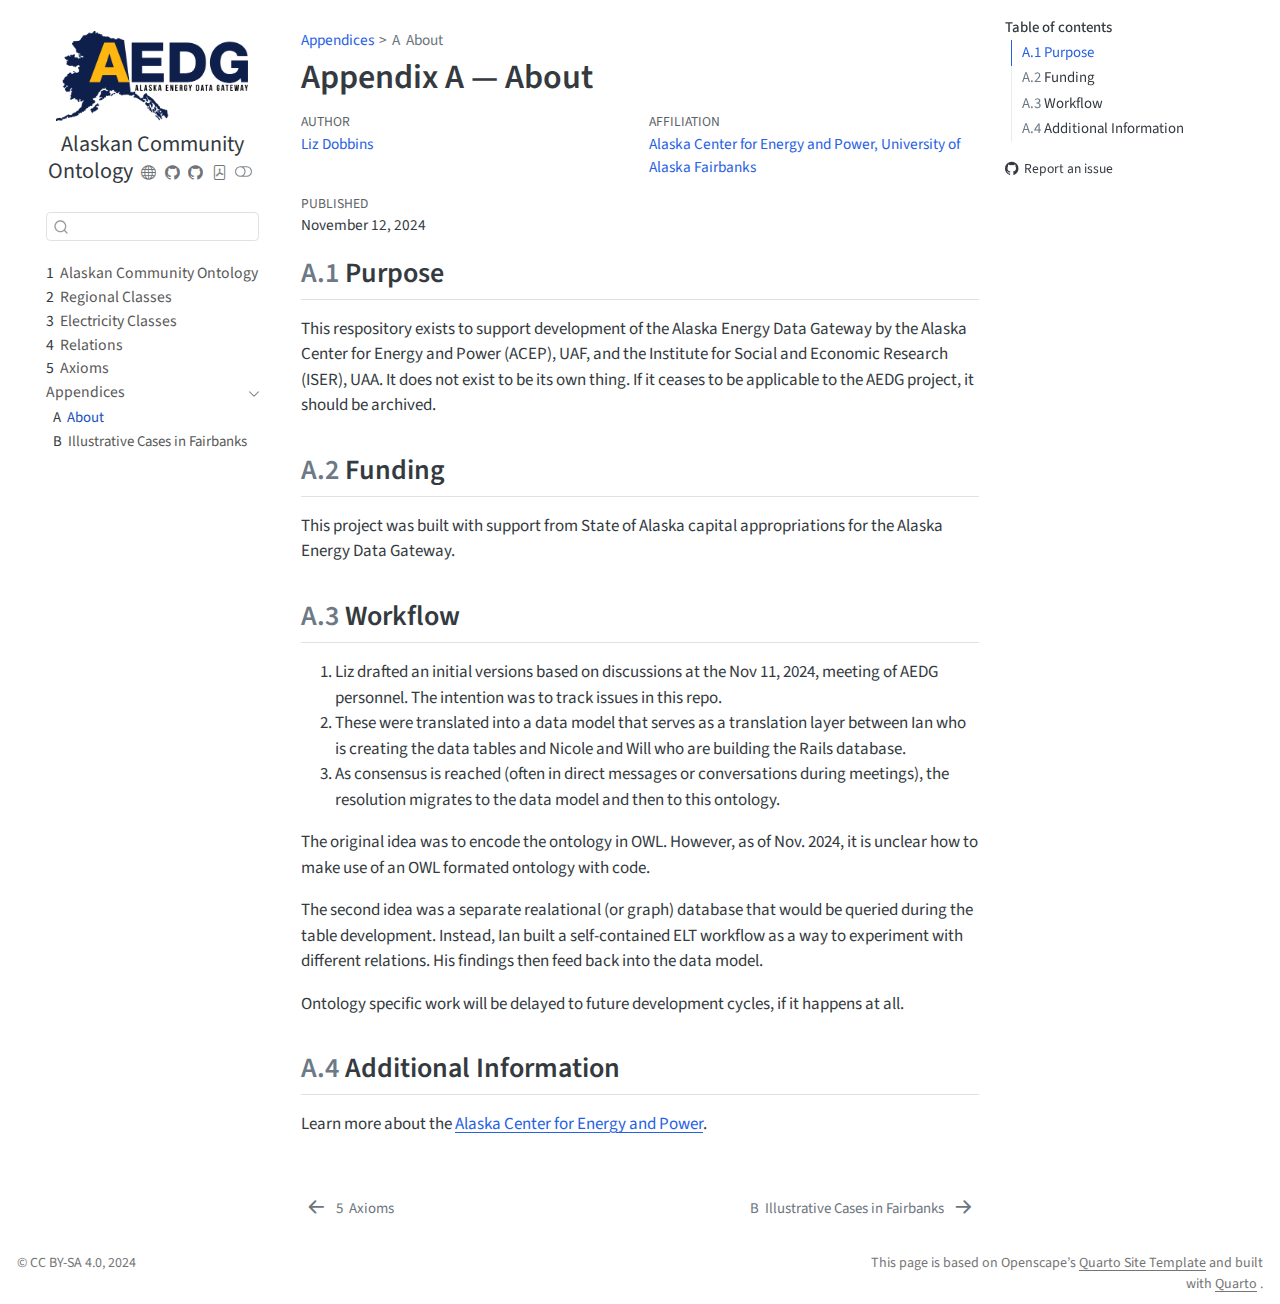
==== commit c4e9c3bd: "Built site for gh-pages" ====
--- a/about.html
+++ b/about.html
@@ -136,7 +136,7 @@
         <li class="sidebar-item">
   <div class="sidebar-item-container"> 
   <a href="./energy_classes.html" class="sidebar-item-text sidebar-link">
- <span class="menu-text"><span class="chapter-number">3</span>&nbsp; <span class="chapter-title">Energy Classes</span></span></a>
+ <span class="menu-text"><span class="chapter-number">3</span>&nbsp; <span class="chapter-title">Electricity Classes</span></span></a>
   </div>
 </li>
         <li class="sidebar-item">
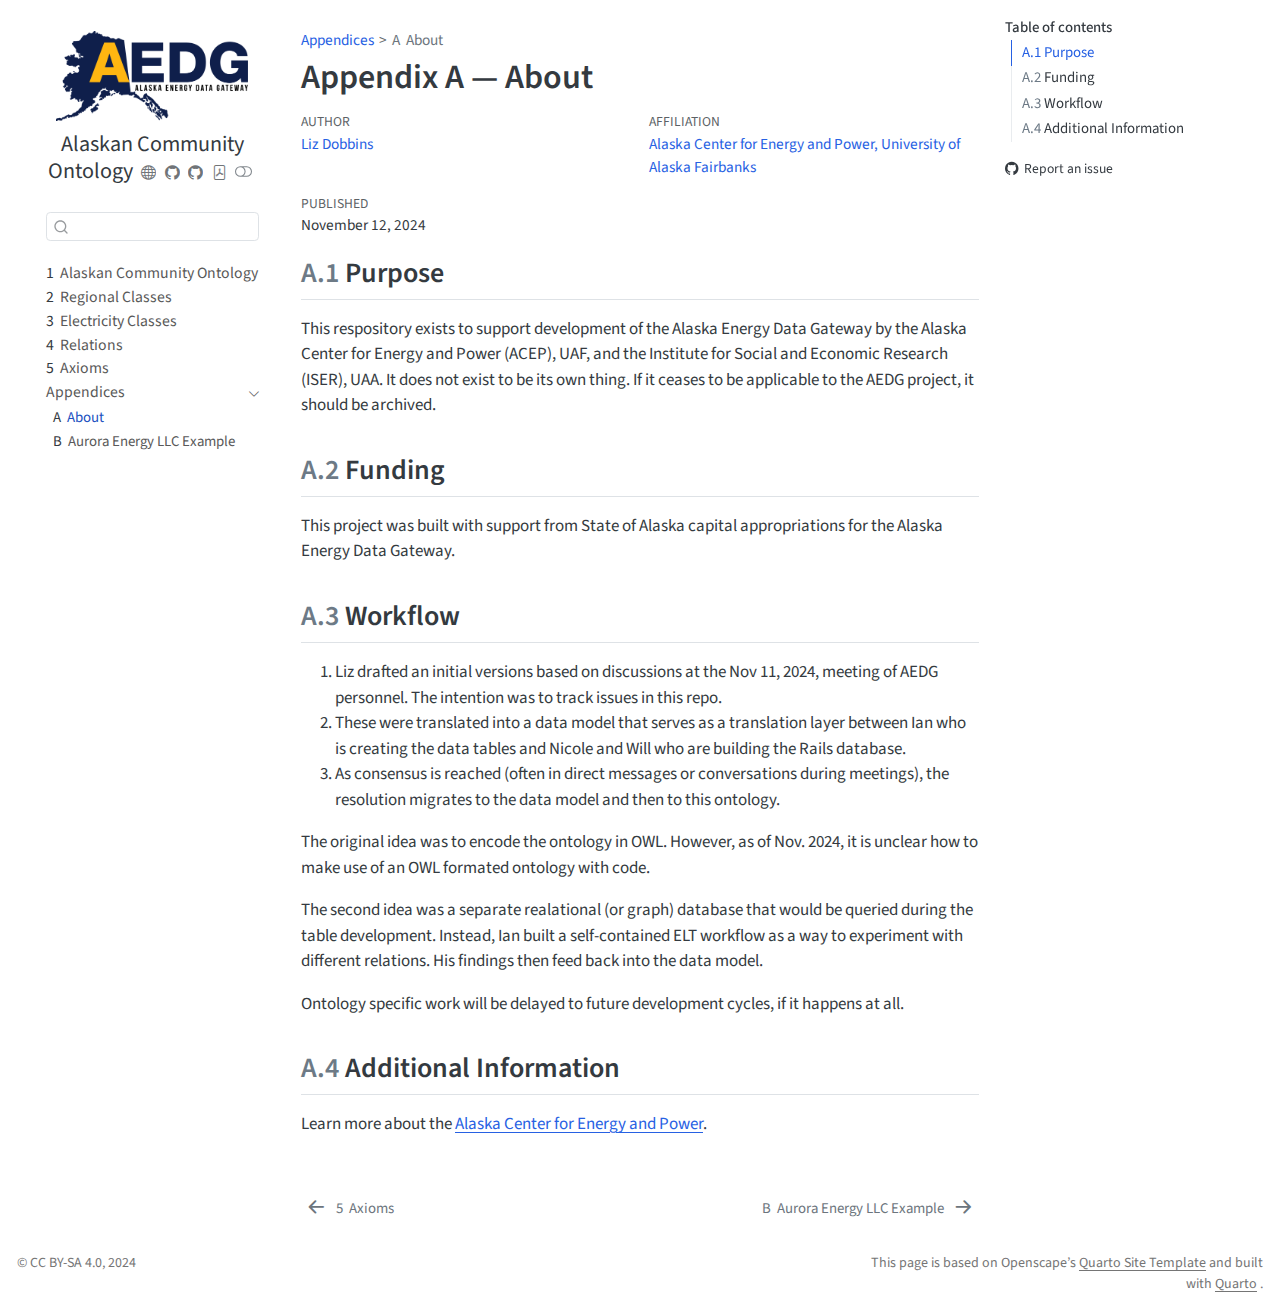
==== commit fc5d52c0: "Built site for gh-pages" ====
--- a/about.html
+++ b/about.html
@@ -32,7 +32,7 @@
 <script src="site_libs/quarto-search/fuse.min.js"></script>
 <script src="site_libs/quarto-search/quarto-search.js"></script>
 <meta name="quarto:offset" content="./">
-<link href="./fairbanks_oddities.html" rel="next">
+<link href="./fairbanks_oddity.html" rel="next">
 <link href="./axioms.html" rel="prev">
 <script src="site_libs/quarto-html/quarto.js"></script>
 <script src="site_libs/quarto-html/popper.min.js"></script>
@@ -135,7 +135,7 @@
 </li>
         <li class="sidebar-item">
   <div class="sidebar-item-container"> 
-  <a href="./energy_classes.html" class="sidebar-item-text sidebar-link">
+  <a href="./electricity_classes.html" class="sidebar-item-text sidebar-link">
  <span class="menu-text"><span class="chapter-number">3</span>&nbsp; <span class="chapter-title">Electricity Classes</span></span></a>
   </div>
 </li>
@@ -168,8 +168,8 @@
 </li>
           <li class="sidebar-item">
   <div class="sidebar-item-container"> 
-  <a href="./fairbanks_oddities.html" class="sidebar-item-text sidebar-link">
- <span class="menu-text"><span class="chapter-number">B</span>&nbsp; <span class="chapter-title">Illustrative Cases in Fairbanks</span></span></a>
+  <a href="./fairbanks_oddity.html" class="sidebar-item-text sidebar-link">
+ <span class="menu-text"><span class="chapter-number">B</span>&nbsp; <span class="chapter-title">Aurora Energy LLC Example</span></span></a>
   </div>
 </li>
       </ul>
@@ -829,8 +829,8 @@
       </a>          
   </div>
   <div class="nav-page nav-page-next">
-      <a href="./fairbanks_oddities.html" class="pagination-link" aria-label="Illustrative Cases in Fairbanks">
-        <span class="nav-page-text"><span class="chapter-number">B</span>&nbsp; <span class="chapter-title">Illustrative Cases in Fairbanks</span></span> <i class="bi bi-arrow-right-short"></i>
+      <a href="./fairbanks_oddity.html" class="pagination-link" aria-label="Aurora Energy LLC Example">
+        <span class="nav-page-text"><span class="chapter-number">B</span>&nbsp; <span class="chapter-title">Aurora Energy LLC Example</span></span> <i class="bi bi-arrow-right-short"></i>
       </a>
   </div>
 </nav>
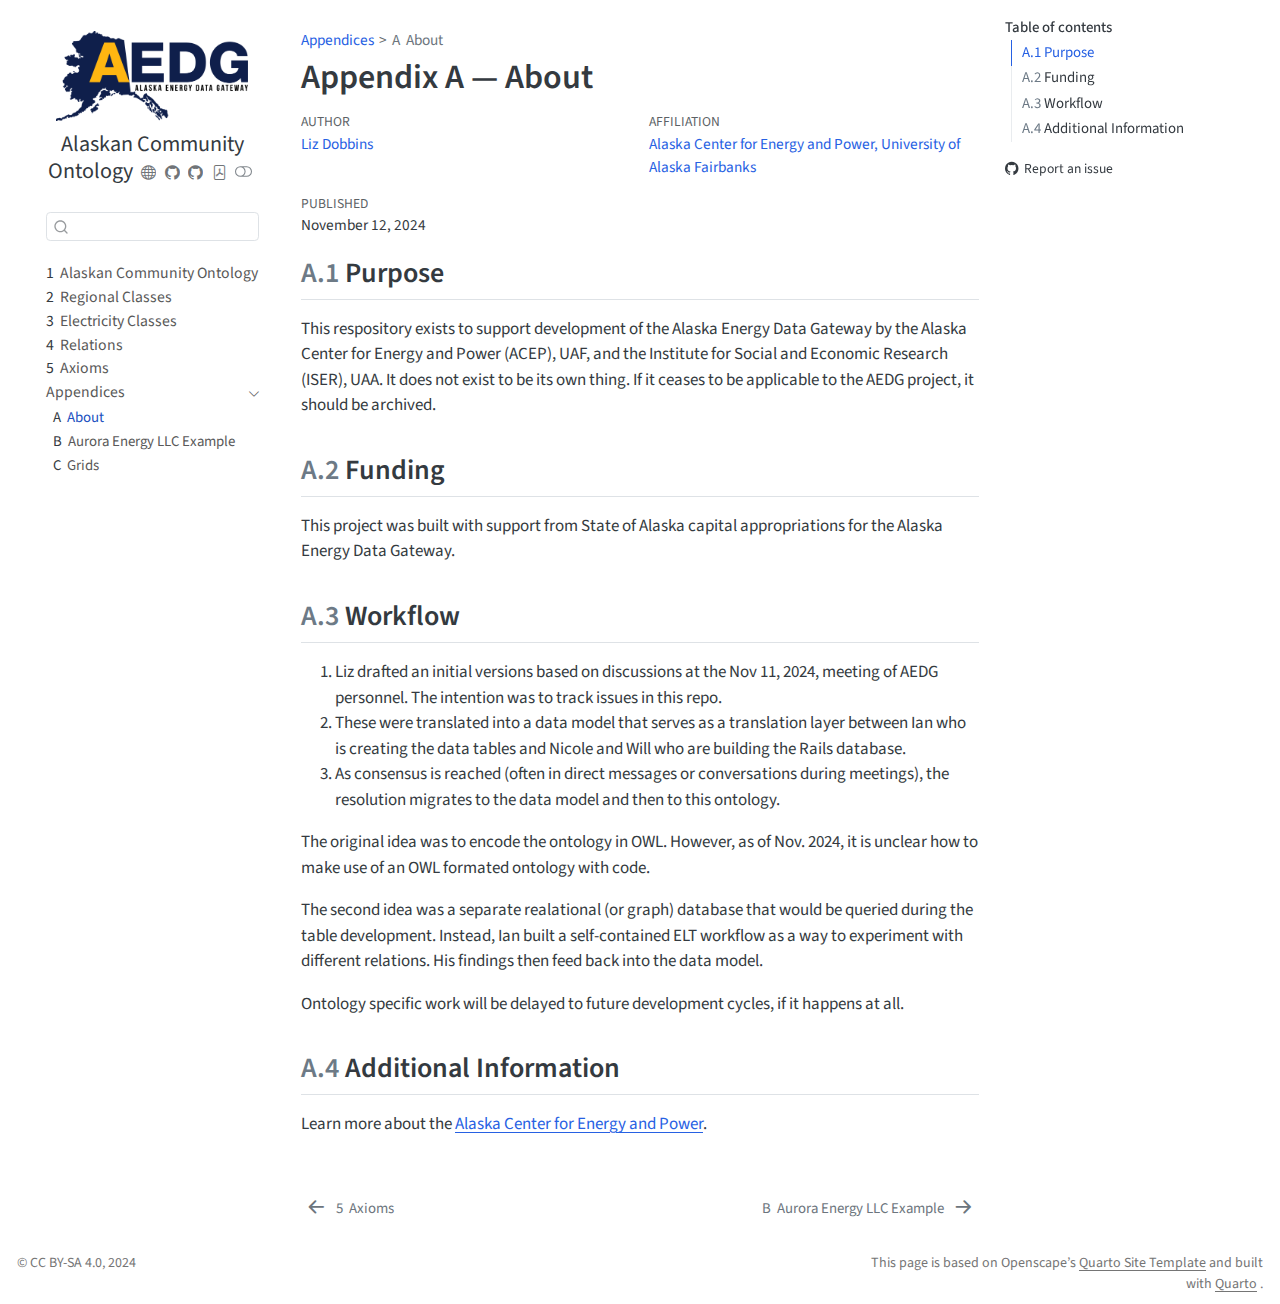
==== commit 70b2d94e: "Built site for gh-pages" ====
--- a/about.html
+++ b/about.html
@@ -170,6 +170,12 @@
   <div class="sidebar-item-container"> 
   <a href="./fairbanks_oddity.html" class="sidebar-item-text sidebar-link">
  <span class="menu-text"><span class="chapter-number">B</span>&nbsp; <span class="chapter-title">Aurora Energy LLC Example</span></span></a>
+  </div>
+</li>
+          <li class="sidebar-item">
+  <div class="sidebar-item-container"> 
+  <a href="./grids.html" class="sidebar-item-text sidebar-link">
+ <span class="menu-text"><span class="chapter-number">C</span>&nbsp; <span class="chapter-title">Grids</span></span></a>
   </div>
 </li>
       </ul>
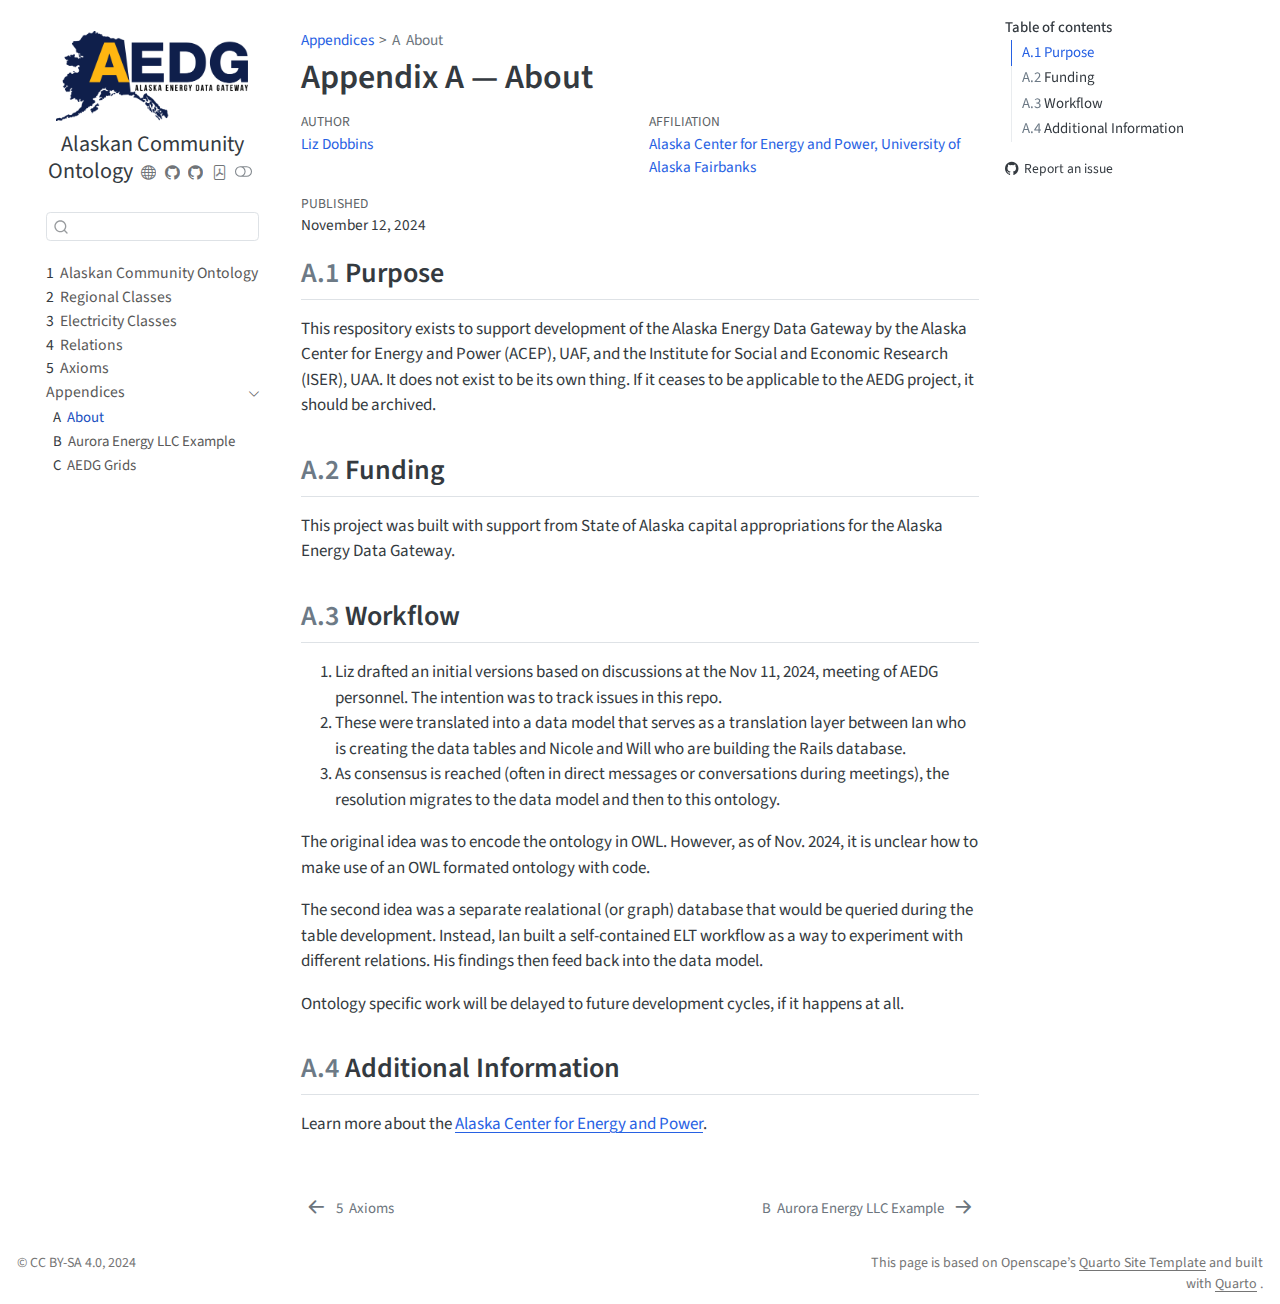
==== commit 2db1a6a9: "Built site for gh-pages" ====
--- a/about.html
+++ b/about.html
@@ -2,7 +2,7 @@
 <html xmlns="http://www.w3.org/1999/xhtml" lang="en" xml:lang="en"><head>
 
 <meta charset="utf-8">
-<meta name="generator" content="quarto-1.6.42">
+<meta name="generator" content="quarto-1.6.43">
 
 <meta name="viewport" content="width=device-width, initial-scale=1.0, user-scalable=yes">
 
@@ -32,15 +32,15 @@
 <script src="site_libs/quarto-search/fuse.min.js"></script>
 <script src="site_libs/quarto-search/quarto-search.js"></script>
 <meta name="quarto:offset" content="./">
-<link href="./fairbanks_oddity.html" rel="next">
+<link href="./ipp_utility_example.html" rel="next">
 <link href="./axioms.html" rel="prev">
 <script src="site_libs/quarto-html/quarto.js"></script>
 <script src="site_libs/quarto-html/popper.min.js"></script>
 <script src="site_libs/quarto-html/tippy.umd.min.js"></script>
 <script src="site_libs/quarto-html/anchor.min.js"></script>
 <link href="site_libs/quarto-html/tippy.css" rel="stylesheet">
-<link href="site_libs/quarto-html/quarto-syntax-highlighting-2f5df379a58b258e96c21c0638c20c03.css" rel="stylesheet" class="quarto-color-scheme" id="quarto-text-highlighting-styles">
-<link href="site_libs/quarto-html/quarto-syntax-highlighting-dark-b53751a350365c71b6c909e95f209ed1.css" rel="prefetch" class="quarto-color-scheme quarto-color-alternate" id="quarto-text-highlighting-styles">
+<link href="site_libs/quarto-html/quarto-syntax-highlighting-d4d76bf8491c20bad77d141916dc28e1.css" rel="stylesheet" class="quarto-color-scheme" id="quarto-text-highlighting-styles">
+<link href="site_libs/quarto-html/quarto-syntax-highlighting-dark-4379b0ccadffce622b03caf4c46266b3.css" rel="prefetch" class="quarto-color-scheme quarto-color-alternate" id="quarto-text-highlighting-styles">
 <script src="site_libs/bootstrap/bootstrap.min.js"></script>
 <link href="site_libs/bootstrap/bootstrap-icons.css" rel="stylesheet">
 <link href="site_libs/bootstrap/bootstrap-2008943420c5dbd7e3c50244528f3553.min.css" rel="stylesheet" append-hash="true" class="quarto-color-scheme" id="quarto-bootstrap" data-mode="light">
@@ -168,14 +168,14 @@
 </li>
           <li class="sidebar-item">
   <div class="sidebar-item-container"> 
-  <a href="./fairbanks_oddity.html" class="sidebar-item-text sidebar-link">
+  <a href="./ipp_utility_example.html" class="sidebar-item-text sidebar-link">
  <span class="menu-text"><span class="chapter-number">B</span>&nbsp; <span class="chapter-title">Aurora Energy LLC Example</span></span></a>
   </div>
 </li>
           <li class="sidebar-item">
   <div class="sidebar-item-container"> 
   <a href="./grids.html" class="sidebar-item-text sidebar-link">
- <span class="menu-text"><span class="chapter-number">C</span>&nbsp; <span class="chapter-title">Grids</span></span></a>
+ <span class="menu-text"><span class="chapter-number">C</span>&nbsp; <span class="chapter-title">AEDG Grids</span></span></a>
   </div>
 </li>
       </ul>
@@ -835,7 +835,7 @@
       </a>          
   </div>
   <div class="nav-page nav-page-next">
-      <a href="./fairbanks_oddity.html" class="pagination-link" aria-label="Aurora Energy LLC Example">
+      <a href="./ipp_utility_example.html" class="pagination-link" aria-label="Aurora Energy LLC Example">
         <span class="nav-page-text"><span class="chapter-number">B</span>&nbsp; <span class="chapter-title">Aurora Energy LLC Example</span></span> <i class="bi bi-arrow-right-short"></i>
       </a>
   </div>
--- a/site_libs/quarto-html/quarto-syntax-highlighting-d4d76bf8491c20bad77d141916dc28e1.css
+++ b/site_libs/quarto-html/quarto-syntax-highlighting-d4d76bf8491c20bad77d141916dc28e1.css
@@ -0,0 +1,205 @@
+/* quarto syntax highlight colors */
+:root {
+  --quarto-hl-ot-color: #003B4F;
+  --quarto-hl-at-color: #657422;
+  --quarto-hl-ss-color: #20794D;
+  --quarto-hl-an-color: #5E5E5E;
+  --quarto-hl-fu-color: #4758AB;
+  --quarto-hl-st-color: #20794D;
+  --quarto-hl-cf-color: #003B4F;
+  --quarto-hl-op-color: #5E5E5E;
+  --quarto-hl-er-color: #AD0000;
+  --quarto-hl-bn-color: #AD0000;
+  --quarto-hl-al-color: #AD0000;
+  --quarto-hl-va-color: #111111;
+  --quarto-hl-bu-color: inherit;
+  --quarto-hl-ex-color: inherit;
+  --quarto-hl-pp-color: #AD0000;
+  --quarto-hl-in-color: #5E5E5E;
+  --quarto-hl-vs-color: #20794D;
+  --quarto-hl-wa-color: #5E5E5E;
+  --quarto-hl-do-color: #5E5E5E;
+  --quarto-hl-im-color: #00769E;
+  --quarto-hl-ch-color: #20794D;
+  --quarto-hl-dt-color: #AD0000;
+  --quarto-hl-fl-color: #AD0000;
+  --quarto-hl-co-color: #5E5E5E;
+  --quarto-hl-cv-color: #5E5E5E;
+  --quarto-hl-cn-color: #8f5902;
+  --quarto-hl-sc-color: #5E5E5E;
+  --quarto-hl-dv-color: #AD0000;
+  --quarto-hl-kw-color: #003B4F;
+}
+
+/* other quarto variables */
+:root {
+  --quarto-font-monospace: SFMono-Regular, Menlo, Monaco, Consolas, "Liberation Mono", "Courier New", monospace;
+}
+
+pre > code.sourceCode > span {
+  color: #003B4F;
+}
+
+code span {
+  color: #003B4F;
+}
+
+code.sourceCode > span {
+  color: #003B4F;
+}
+
+div.sourceCode,
+div.sourceCode pre.sourceCode {
+  color: #003B4F;
+}
+
+code span.ot {
+  color: #003B4F;
+  font-style: inherit;
+}
+
+code span.at {
+  color: #657422;
+  font-style: inherit;
+}
+
+code span.ss {
+  color: #20794D;
+  font-style: inherit;
+}
+
+code span.an {
+  color: #5E5E5E;
+  font-style: inherit;
+}
+
+code span.fu {
+  color: #4758AB;
+  font-style: inherit;
+}
+
+code span.st {
+  color: #20794D;
+  font-style: inherit;
+}
+
+code span.cf {
+  color: #003B4F;
+  font-weight: bold;
+  font-style: inherit;
+}
+
+code span.op {
+  color: #5E5E5E;
+  font-style: inherit;
+}
+
+code span.er {
+  color: #AD0000;
+  font-style: inherit;
+}
+
+code span.bn {
+  color: #AD0000;
+  font-style: inherit;
+}
+
+code span.al {
+  color: #AD0000;
+  font-style: inherit;
+}
+
+code span.va {
+  color: #111111;
+  font-style: inherit;
+}
+
+code span.bu {
+  font-style: inherit;
+}
+
+code span.ex {
+  font-style: inherit;
+}
+
+code span.pp {
+  color: #AD0000;
+  font-style: inherit;
+}
+
+code span.in {
+  color: #5E5E5E;
+  font-style: inherit;
+}
+
+code span.vs {
+  color: #20794D;
+  font-style: inherit;
+}
+
+code span.wa {
+  color: #5E5E5E;
+  font-style: italic;
+}
+
+code span.do {
+  color: #5E5E5E;
+  font-style: italic;
+}
+
+code span.im {
+  color: #00769E;
+  font-style: inherit;
+}
+
+code span.ch {
+  color: #20794D;
+  font-style: inherit;
+}
+
+code span.dt {
+  color: #AD0000;
+  font-style: inherit;
+}
+
+code span.fl {
+  color: #AD0000;
+  font-style: inherit;
+}
+
+code span.co {
+  color: #5E5E5E;
+  font-style: inherit;
+}
+
+code span.cv {
+  color: #5E5E5E;
+  font-style: italic;
+}
+
+code span.cn {
+  color: #8f5902;
+  font-style: inherit;
+}
+
+code span.sc {
+  color: #5E5E5E;
+  font-style: inherit;
+}
+
+code span.dv {
+  color: #AD0000;
+  font-style: inherit;
+}
+
+code span.kw {
+  color: #003B4F;
+  font-weight: bold;
+  font-style: inherit;
+}
+
+.prevent-inlining {
+  content: "</";
+}
+
+/*# sourceMappingURL=c9c5d451c23b744f9cb2c98992a0aef2.css.map */
--- a/site_libs/quarto-html/quarto-syntax-highlighting-dark-4379b0ccadffce622b03caf4c46266b3.css
+++ b/site_libs/quarto-html/quarto-syntax-highlighting-dark-4379b0ccadffce622b03caf4c46266b3.css
@@ -0,0 +1,189 @@
+/* quarto syntax highlight colors */
+:root {
+  --quarto-hl-al-color: #f07178;
+  --quarto-hl-an-color: #d4d0ab;
+  --quarto-hl-at-color: #00e0e0;
+  --quarto-hl-bn-color: #d4d0ab;
+  --quarto-hl-bu-color: #abe338;
+  --quarto-hl-ch-color: #abe338;
+  --quarto-hl-co-color: #f8f8f2;
+  --quarto-hl-cv-color: #ffd700;
+  --quarto-hl-cn-color: #ffd700;
+  --quarto-hl-cf-color: #ffa07a;
+  --quarto-hl-dt-color: #ffa07a;
+  --quarto-hl-dv-color: #d4d0ab;
+  --quarto-hl-do-color: #f8f8f2;
+  --quarto-hl-er-color: #f07178;
+  --quarto-hl-ex-color: #00e0e0;
+  --quarto-hl-fl-color: #d4d0ab;
+  --quarto-hl-fu-color: #ffa07a;
+  --quarto-hl-im-color: #abe338;
+  --quarto-hl-in-color: #d4d0ab;
+  --quarto-hl-kw-color: #ffa07a;
+  --quarto-hl-op-color: #ffa07a;
+  --quarto-hl-ot-color: #00e0e0;
+  --quarto-hl-pp-color: #dcc6e0;
+  --quarto-hl-re-color: #00e0e0;
+  --quarto-hl-sc-color: #abe338;
+  --quarto-hl-ss-color: #abe338;
+  --quarto-hl-st-color: #abe338;
+  --quarto-hl-va-color: #00e0e0;
+  --quarto-hl-vs-color: #abe338;
+  --quarto-hl-wa-color: #dcc6e0;
+}
+
+/* other quarto variables */
+:root {
+  --quarto-font-monospace: SFMono-Regular, Menlo, Monaco, Consolas, "Liberation Mono", "Courier New", monospace;
+}
+
+code span.al {
+  background-color: #2a0f15;
+  font-weight: bold;
+  color: #f07178;
+}
+
+code span.an {
+  color: #d4d0ab;
+}
+
+code span.at {
+  color: #00e0e0;
+}
+
+code span.bn {
+  color: #d4d0ab;
+}
+
+code span.bu {
+  color: #abe338;
+}
+
+code span.ch {
+  color: #abe338;
+}
+
+code span.co {
+  font-style: italic;
+  color: #f8f8f2;
+}
+
+code span.cv {
+  color: #ffd700;
+}
+
+code span.cn {
+  color: #ffd700;
+}
+
+code span.cf {
+  font-weight: bold;
+  color: #ffa07a;
+}
+
+code span.dt {
+  color: #ffa07a;
+}
+
+code span.dv {
+  color: #d4d0ab;
+}
+
+code span.do {
+  color: #f8f8f2;
+}
+
+code span.er {
+  color: #f07178;
+  text-decoration: underline;
+}
+
+code span.ex {
+  font-weight: bold;
+  color: #00e0e0;
+}
+
+code span.fl {
+  color: #d4d0ab;
+}
+
+code span.fu {
+  color: #ffa07a;
+}
+
+code span.im {
+  color: #abe338;
+}
+
+code span.in {
+  color: #d4d0ab;
+}
+
+code span.kw {
+  font-weight: bold;
+  color: #ffa07a;
+}
+
+pre > code.sourceCode > span {
+  color: #f8f8f2;
+}
+
+code span {
+  color: #f8f8f2;
+}
+
+code.sourceCode > span {
+  color: #f8f8f2;
+}
+
+div.sourceCode,
+div.sourceCode pre.sourceCode {
+  color: #f8f8f2;
+}
+
+code span.op {
+  color: #ffa07a;
+}
+
+code span.ot {
+  color: #00e0e0;
+}
+
+code span.pp {
+  color: #dcc6e0;
+}
+
+code span.re {
+  background-color: #f8f8f2;
+  color: #00e0e0;
+}
+
+code span.sc {
+  color: #abe338;
+}
+
+code span.ss {
+  color: #abe338;
+}
+
+code span.st {
+  color: #abe338;
+}
+
+code span.va {
+  color: #00e0e0;
+}
+
+code span.vs {
+  color: #abe338;
+}
+
+code span.wa {
+  color: #dcc6e0;
+}
+
+.prevent-inlining {
+  content: "</";
+}
+
+/*# sourceMappingURL=358cf41e74b1efa21c8e6dcd38cd2fd6.css.map */
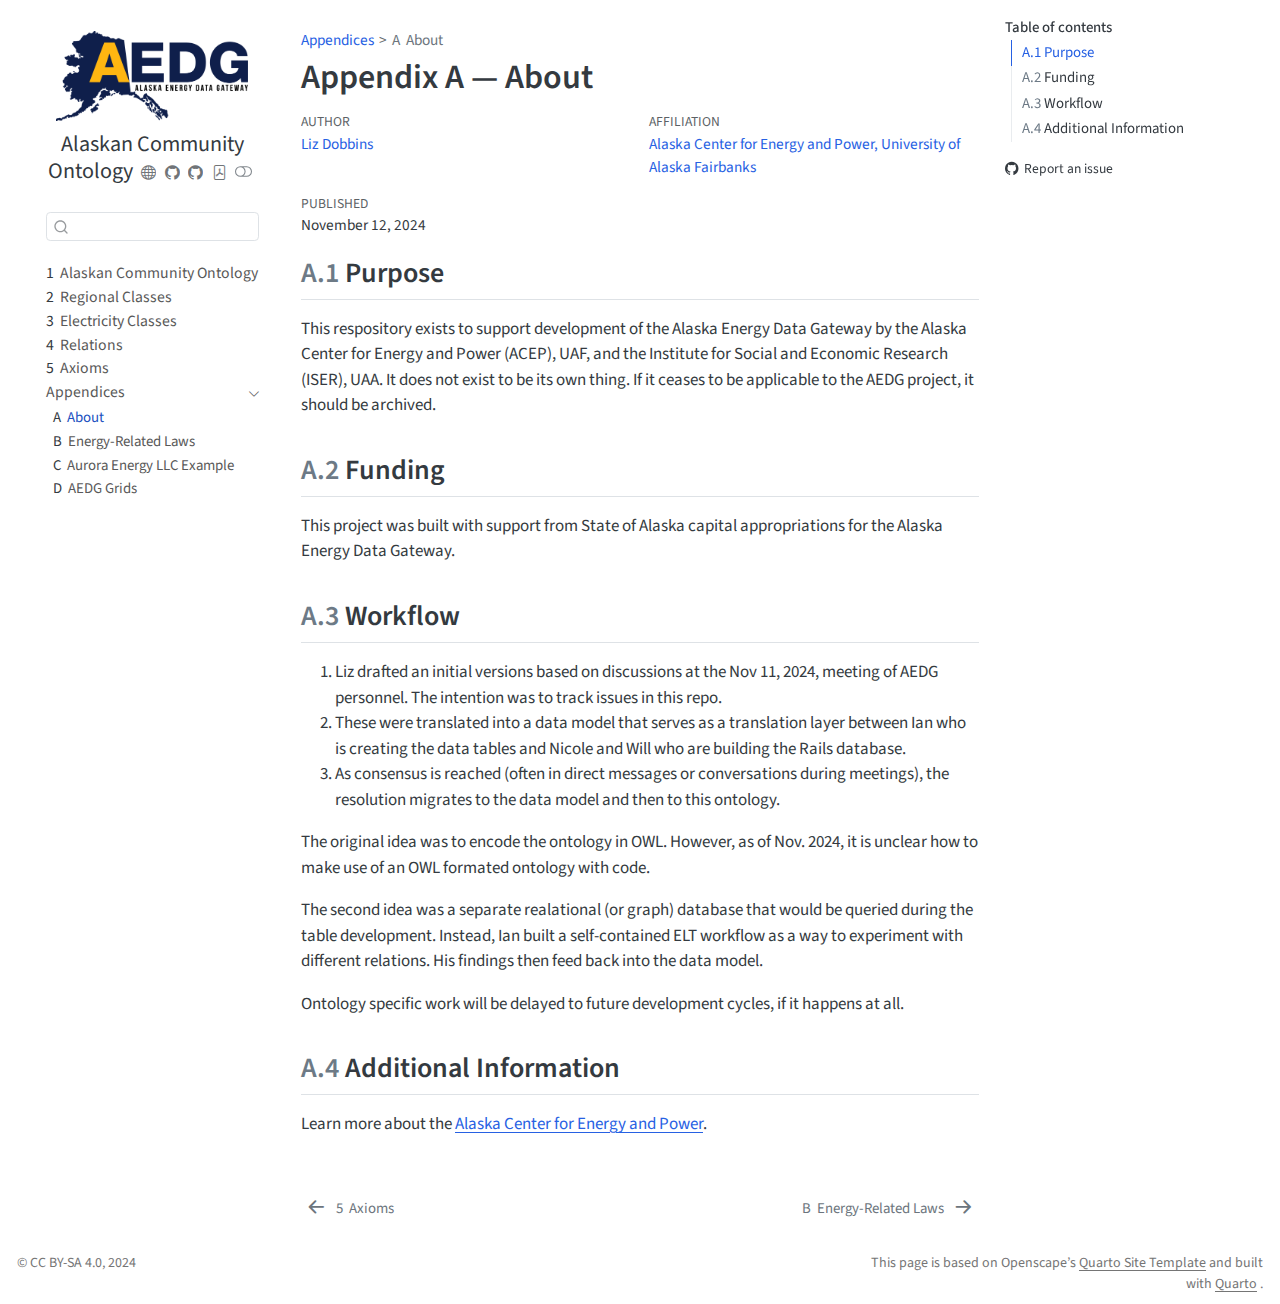
==== commit 80a2def8: "Built site for gh-pages" ====
--- a/about.html
+++ b/about.html
@@ -32,7 +32,7 @@
 <script src="site_libs/quarto-search/fuse.min.js"></script>
 <script src="site_libs/quarto-search/quarto-search.js"></script>
 <meta name="quarto:offset" content="./">
-<link href="./ipp_utility_example.html" rel="next">
+<link href="./alaska_statutes.html" rel="next">
 <link href="./axioms.html" rel="prev">
 <script src="site_libs/quarto-html/quarto.js"></script>
 <script src="site_libs/quarto-html/popper.min.js"></script>
@@ -168,14 +168,20 @@
 </li>
           <li class="sidebar-item">
   <div class="sidebar-item-container"> 
+  <a href="./alaska_statutes.html" class="sidebar-item-text sidebar-link">
+ <span class="menu-text"><span class="chapter-number">B</span>&nbsp; <span class="chapter-title">Energy-Related Laws</span></span></a>
+  </div>
+</li>
+          <li class="sidebar-item">
+  <div class="sidebar-item-container"> 
   <a href="./ipp_utility_example.html" class="sidebar-item-text sidebar-link">
- <span class="menu-text"><span class="chapter-number">B</span>&nbsp; <span class="chapter-title">Aurora Energy LLC Example</span></span></a>
+ <span class="menu-text"><span class="chapter-number">C</span>&nbsp; <span class="chapter-title">Aurora Energy LLC Example</span></span></a>
   </div>
 </li>
           <li class="sidebar-item">
   <div class="sidebar-item-container"> 
   <a href="./grids.html" class="sidebar-item-text sidebar-link">
- <span class="menu-text"><span class="chapter-number">C</span>&nbsp; <span class="chapter-title">AEDG Grids</span></span></a>
+ <span class="menu-text"><span class="chapter-number">D</span>&nbsp; <span class="chapter-title">AEDG Grids</span></span></a>
   </div>
 </li>
       </ul>
@@ -835,8 +841,8 @@
       </a>          
   </div>
   <div class="nav-page nav-page-next">
-      <a href="./ipp_utility_example.html" class="pagination-link" aria-label="Aurora Energy LLC Example">
-        <span class="nav-page-text"><span class="chapter-number">B</span>&nbsp; <span class="chapter-title">Aurora Energy LLC Example</span></span> <i class="bi bi-arrow-right-short"></i>
+      <a href="./alaska_statutes.html" class="pagination-link" aria-label="Energy-Related Laws">
+        <span class="nav-page-text"><span class="chapter-number">B</span>&nbsp; <span class="chapter-title">Energy-Related Laws</span></span> <i class="bi bi-arrow-right-short"></i>
       </a>
   </div>
 </nav>
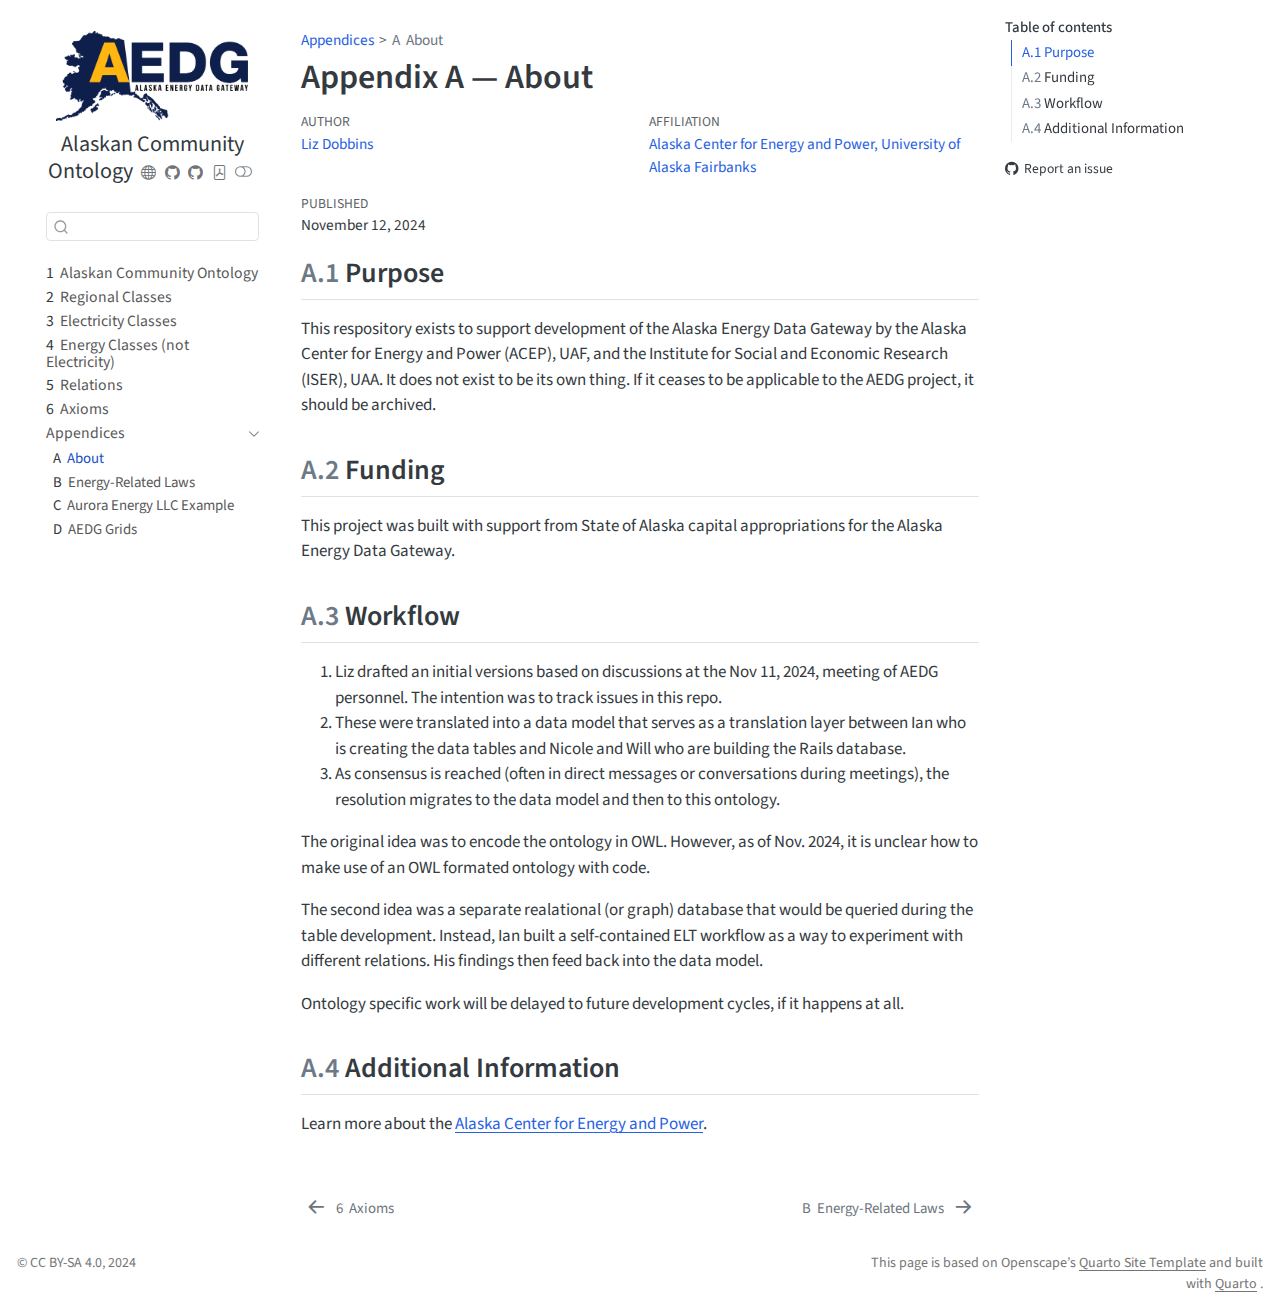
==== commit 67afe59c: "Built site for gh-pages" ====
--- a/about.html
+++ b/about.html
@@ -32,7 +32,7 @@
 <script src="site_libs/quarto-search/fuse.min.js"></script>
 <script src="site_libs/quarto-search/quarto-search.js"></script>
 <meta name="quarto:offset" content="./">
-<link href="./alaska_statutes.html" rel="next">
+<link href="./legal_definitions.html" rel="next">
 <link href="./axioms.html" rel="prev">
 <script src="site_libs/quarto-html/quarto.js"></script>
 <script src="site_libs/quarto-html/popper.min.js"></script>
@@ -141,14 +141,20 @@
 </li>
         <li class="sidebar-item">
   <div class="sidebar-item-container"> 
+  <a href="./energy_classes.html" class="sidebar-item-text sidebar-link">
+ <span class="menu-text"><span class="chapter-number">4</span>&nbsp; <span class="chapter-title">Energy Classes (not Electricity)</span></span></a>
+  </div>
+</li>
+        <li class="sidebar-item">
+  <div class="sidebar-item-container"> 
   <a href="./relations.html" class="sidebar-item-text sidebar-link">
- <span class="menu-text"><span class="chapter-number">4</span>&nbsp; <span class="chapter-title">Relations</span></span></a>
+ <span class="menu-text"><span class="chapter-number">5</span>&nbsp; <span class="chapter-title">Relations</span></span></a>
   </div>
 </li>
         <li class="sidebar-item">
   <div class="sidebar-item-container"> 
   <a href="./axioms.html" class="sidebar-item-text sidebar-link">
- <span class="menu-text"><span class="chapter-number">5</span>&nbsp; <span class="chapter-title">Axioms</span></span></a>
+ <span class="menu-text"><span class="chapter-number">6</span>&nbsp; <span class="chapter-title">Axioms</span></span></a>
   </div>
 </li>
         <li class="sidebar-item sidebar-item-section">
@@ -168,7 +174,7 @@
 </li>
           <li class="sidebar-item">
   <div class="sidebar-item-container"> 
-  <a href="./alaska_statutes.html" class="sidebar-item-text sidebar-link">
+  <a href="./legal_definitions.html" class="sidebar-item-text sidebar-link">
  <span class="menu-text"><span class="chapter-number">B</span>&nbsp; <span class="chapter-title">Energy-Related Laws</span></span></a>
   </div>
 </li>
@@ -837,11 +843,11 @@
 <nav class="page-navigation">
   <div class="nav-page nav-page-previous">
       <a href="./axioms.html" class="pagination-link" aria-label="Axioms">
-        <i class="bi bi-arrow-left-short"></i> <span class="nav-page-text"><span class="chapter-number">5</span>&nbsp; <span class="chapter-title">Axioms</span></span>
+        <i class="bi bi-arrow-left-short"></i> <span class="nav-page-text"><span class="chapter-number">6</span>&nbsp; <span class="chapter-title">Axioms</span></span>
       </a>          
   </div>
   <div class="nav-page nav-page-next">
-      <a href="./alaska_statutes.html" class="pagination-link" aria-label="Energy-Related Laws">
+      <a href="./legal_definitions.html" class="pagination-link" aria-label="Energy-Related Laws">
         <span class="nav-page-text"><span class="chapter-number">B</span>&nbsp; <span class="chapter-title">Energy-Related Laws</span></span> <i class="bi bi-arrow-right-short"></i>
       </a>
   </div>
